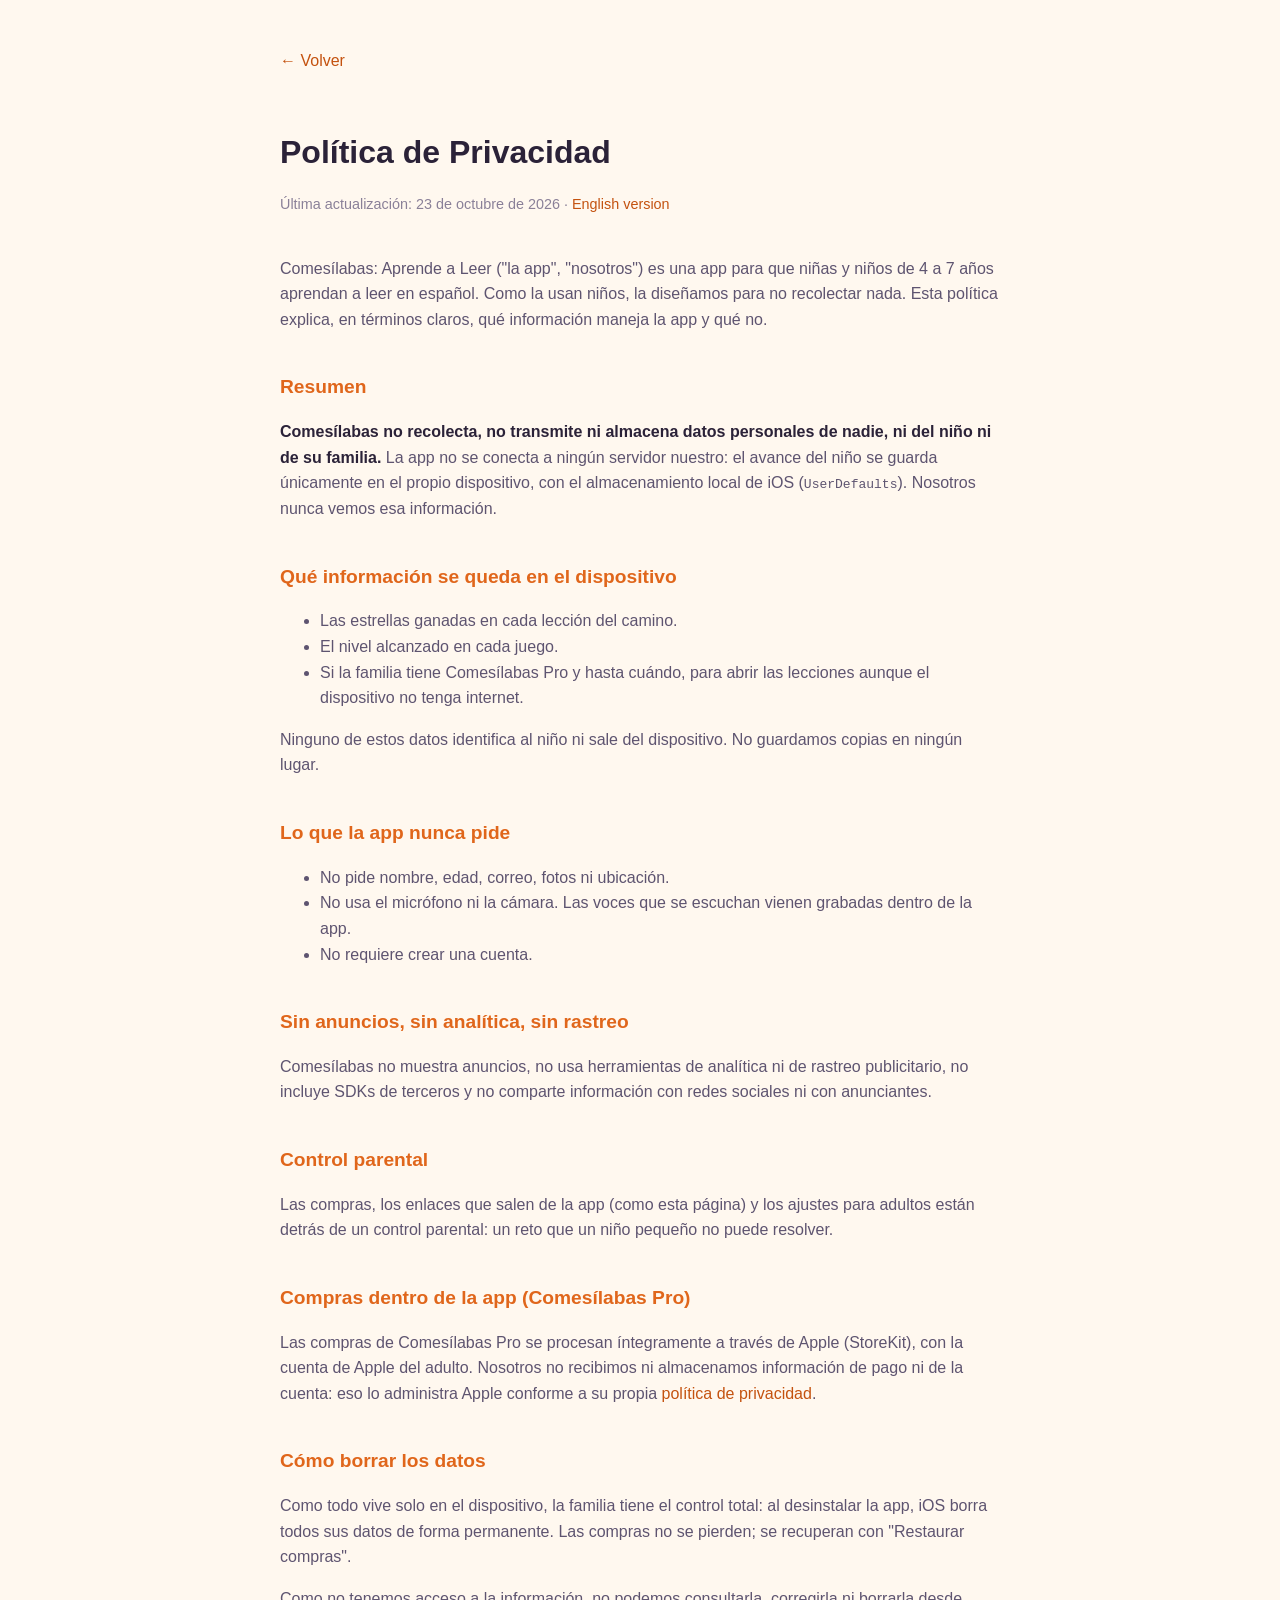
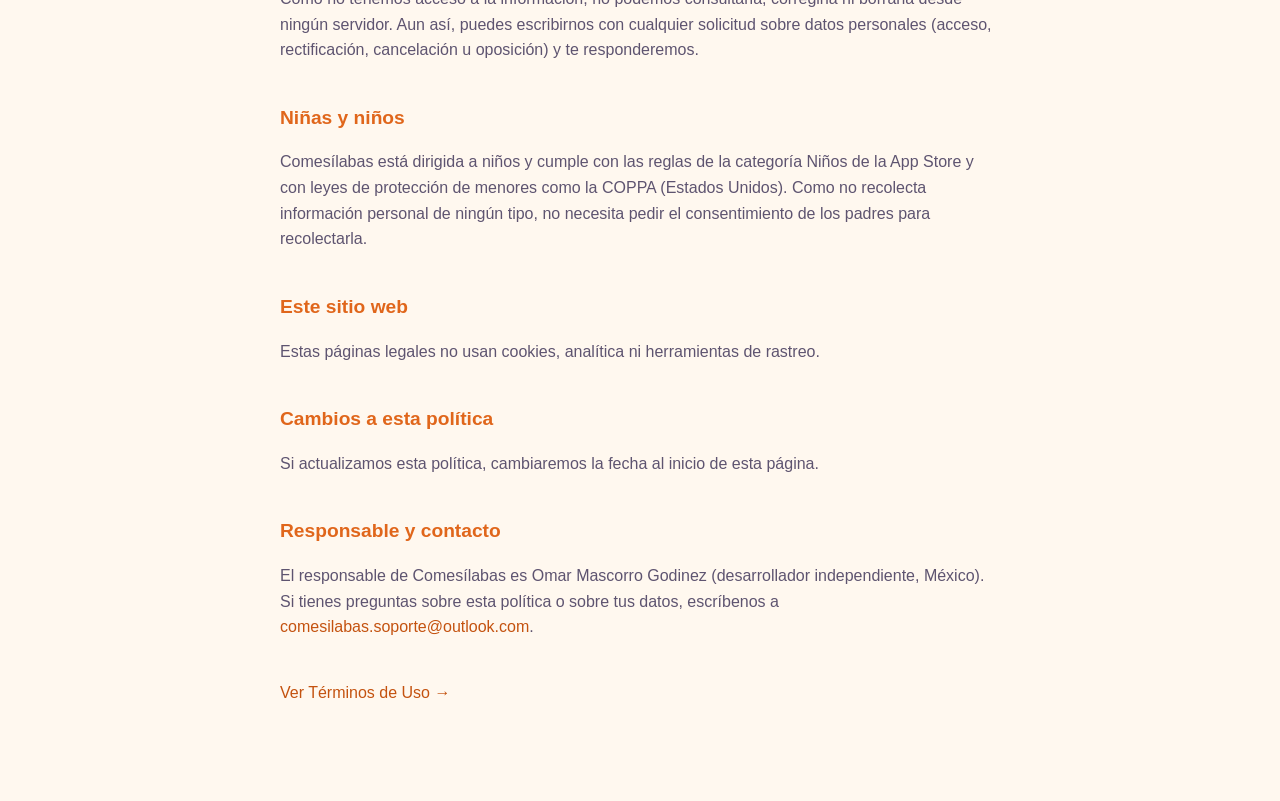
==== privacidad.html @ 0c42a26f "Términos y Privacidad de Comesílabas (español e inglés) Co-Authored-By: Claude Opus 5.5 <noreply@ant" ====
<!DOCTYPE html>
<html lang="es-MX">
<head>
<meta charset="UTF-8">
<meta name="viewport" content="width=device-width, initial-scale=1.0">
<title>Política de Privacidad — Comesílabas</title>
<link rel="stylesheet" href="style.css">
</head>
<body>
<main>
  <a class="back" href="index.html">&larr; Volver</a>
  <h1>Política de Privacidad</h1>
  <p class="updated">Última actualización: 23 de octubre de 2026 · <a href="privacy.html">English version</a></p>

  <p>Comesílabas: Aprende a Leer ("la app", "nosotros") es una app para que niñas y niños de 4 a 7 años aprendan a leer en español. Como la usan niños, la diseñamos para no recolectar nada. Esta política explica, en términos claros, qué información maneja la app y qué no.</p>

  <h2>Resumen</h2>
  <p><strong>Comesílabas no recolecta, no transmite ni almacena datos personales de nadie, ni del niño ni de su familia.</strong> La app no se conecta a ningún servidor nuestro: el avance del niño se guarda únicamente en el propio dispositivo, con el almacenamiento local de iOS (<code>UserDefaults</code>). Nosotros nunca vemos esa información.</p>

  <h2>Qué información se queda en el dispositivo</h2>
  <ul>
    <li>Las estrellas ganadas en cada lección del camino.</li>
    <li>El nivel alcanzado en cada juego.</li>
    <li>Si la familia tiene Comesílabas Pro y hasta cuándo, para abrir las lecciones aunque el dispositivo no tenga internet.</li>
  </ul>
  <p>Ninguno de estos datos identifica al niño ni sale del dispositivo. No guardamos copias en ningún lugar.</p>

  <h2>Lo que la app nunca pide</h2>
  <ul>
    <li>No pide nombre, edad, correo, fotos ni ubicación.</li>
    <li>No usa el micrófono ni la cámara. Las voces que se escuchan vienen grabadas dentro de la app.</li>
    <li>No requiere crear una cuenta.</li>
  </ul>

  <h2>Sin anuncios, sin analítica, sin rastreo</h2>
  <p>Comesílabas no muestra anuncios, no usa herramientas de analítica ni de rastreo publicitario, no incluye SDKs de terceros y no comparte información con redes sociales ni con anunciantes.</p>

  <h2>Control parental</h2>
  <p>Las compras, los enlaces que salen de la app (como esta página) y los ajustes para adultos están detrás de un control parental: un reto que un niño pequeño no puede resolver.</p>

  <h2>Compras dentro de la app (Comesílabas Pro)</h2>
  <p>Las compras de Comesílabas Pro se procesan íntegramente a través de Apple (StoreKit), con la cuenta de Apple del adulto. Nosotros no recibimos ni almacenamos información de pago ni de la cuenta: eso lo administra Apple conforme a su propia <a href="https://www.apple.com/legal/privacy/es-ww/" target="_blank" rel="noopener">política de privacidad</a>.</p>

  <h2>Cómo borrar los datos</h2>
  <p>Como todo vive solo en el dispositivo, la familia tiene el control total: al desinstalar la app, iOS borra todos sus datos de forma permanente. Las compras no se pierden; se recuperan con "Restaurar compras".</p>
  <p>Como no tenemos acceso a la información, no podemos consultarla, corregirla ni borrarla desde ningún servidor. Aun así, puedes escribirnos con cualquier solicitud sobre datos personales (acceso, rectificación, cancelación u oposición) y te responderemos.</p>

  <h2>Niñas y niños</h2>
  <p>Comesílabas está dirigida a niños y cumple con las reglas de la categoría Niños de la App Store y con leyes de protección de menores como la COPPA (Estados Unidos). Como no recolecta información personal de ningún tipo, no necesita pedir el consentimiento de los padres para recolectarla.</p>

  <h2>Este sitio web</h2>
  <p>Estas páginas legales no usan cookies, analítica ni herramientas de rastreo.</p>

  <h2>Cambios a esta política</h2>
  <p>Si actualizamos esta política, cambiaremos la fecha al inicio de esta página.</p>

  <h2>Responsable y contacto</h2>
  <p>El responsable de Comesílabas es Omar Mascorro Godinez (desarrollador independiente, México). Si tienes preguntas sobre esta política o sobre tus datos, escríbenos a <a href="mailto:comesilabas.soporte@outlook.com">comesilabas.soporte@outlook.com</a>.</p>

  <div class="nav-links">
    <a href="terminos.html">Ver Términos de Uso &rarr;</a>
  </div>
</main>
</body>
</html>
---- style.css ----
:root {
  --fondo: #fff8ef;
  --texto: #2b2238;
  --suave: #5e5470;
  --tenue: #8a8098;
  --acento: #e0661b;
  --enlace: #c4520f;
  --linea: rgba(43, 34, 56, 0.12);
  color-scheme: light dark;
}

@media (prefers-color-scheme: dark) {
  :root {
    --fondo: #1d1726;
    --texto: rgba(255, 255, 255, 0.94);
    --suave: rgba(255, 255, 255, 0.74);
    --tenue: rgba(255, 255, 255, 0.5);
    --acento: #ffa45c;
    --enlace: #ffb27a;
    --linea: rgba(255, 255, 255, 0.12);
  }
}

body {
  margin: 0;
  background: var(--fondo);
  color: var(--texto);
  font-family: -apple-system, BlinkMacSystemFont, "Segoe UI", Roboto, sans-serif;
  line-height: 1.6;
}

main {
  max-width: 720px;
  margin: 0 auto;
  padding: 48px 20px 96px;
}

h1 {
  font-size: 2rem;
  font-weight: 800;
  margin-bottom: 4px;
}

h2 {
  font-size: 1.2rem;
  font-weight: 700;
  margin-top: 2.5rem;
  color: var(--acento);
}

p, li {
  color: var(--suave);
}

strong {
  color: var(--texto);
}

.updated {
  color: var(--tenue);
  font-size: 0.9rem;
  margin-bottom: 2.5rem;
}

a {
  color: var(--enlace);
  text-decoration: none;
}

a:hover {
  text-decoration: underline;
}

.back {
  display: inline-block;
  margin-bottom: 2rem;
}

.nav-links {
  display: flex;
  flex-wrap: wrap;
  gap: 24px;
  margin-top: 2.5rem;
}

footer {
  margin-top: 4rem;
  padding-top: 1.5rem;
  border-top: 1px solid var(--linea);
  color: var(--tenue);
  font-size: 0.85rem;
}
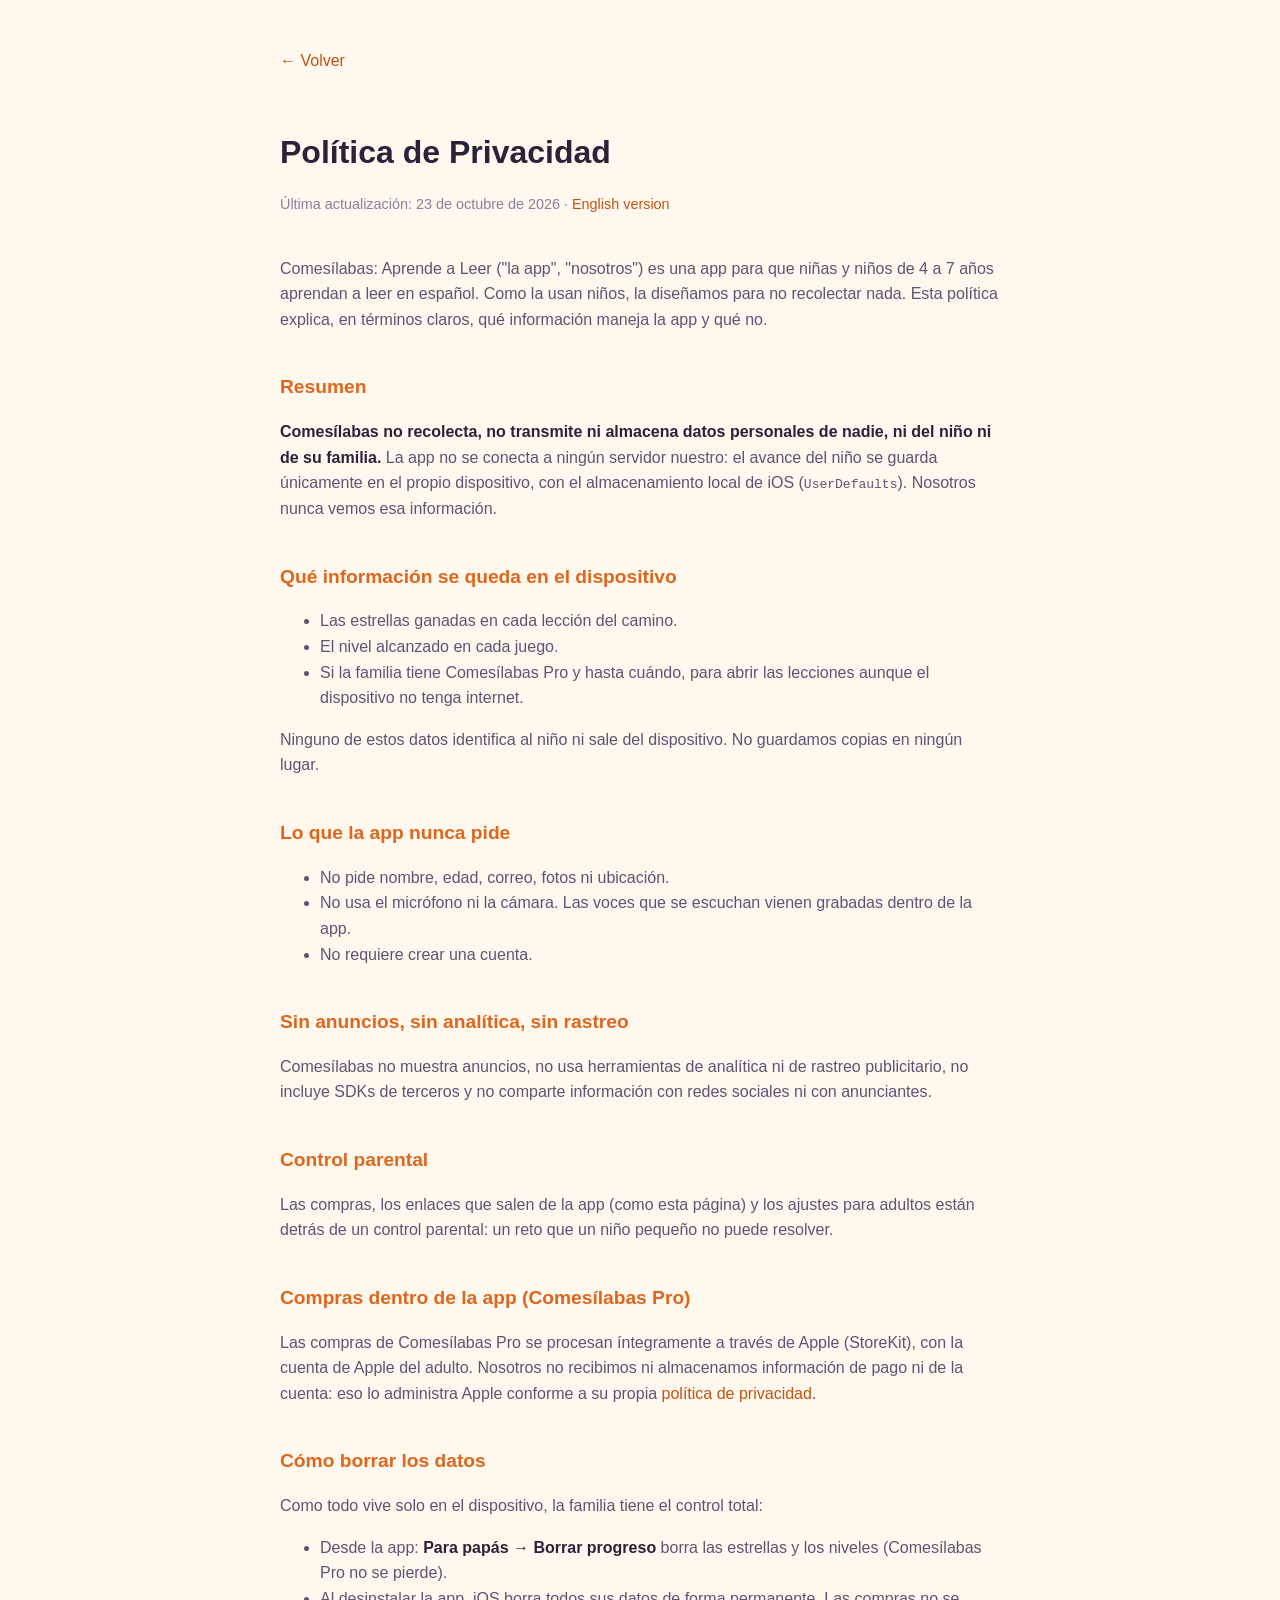
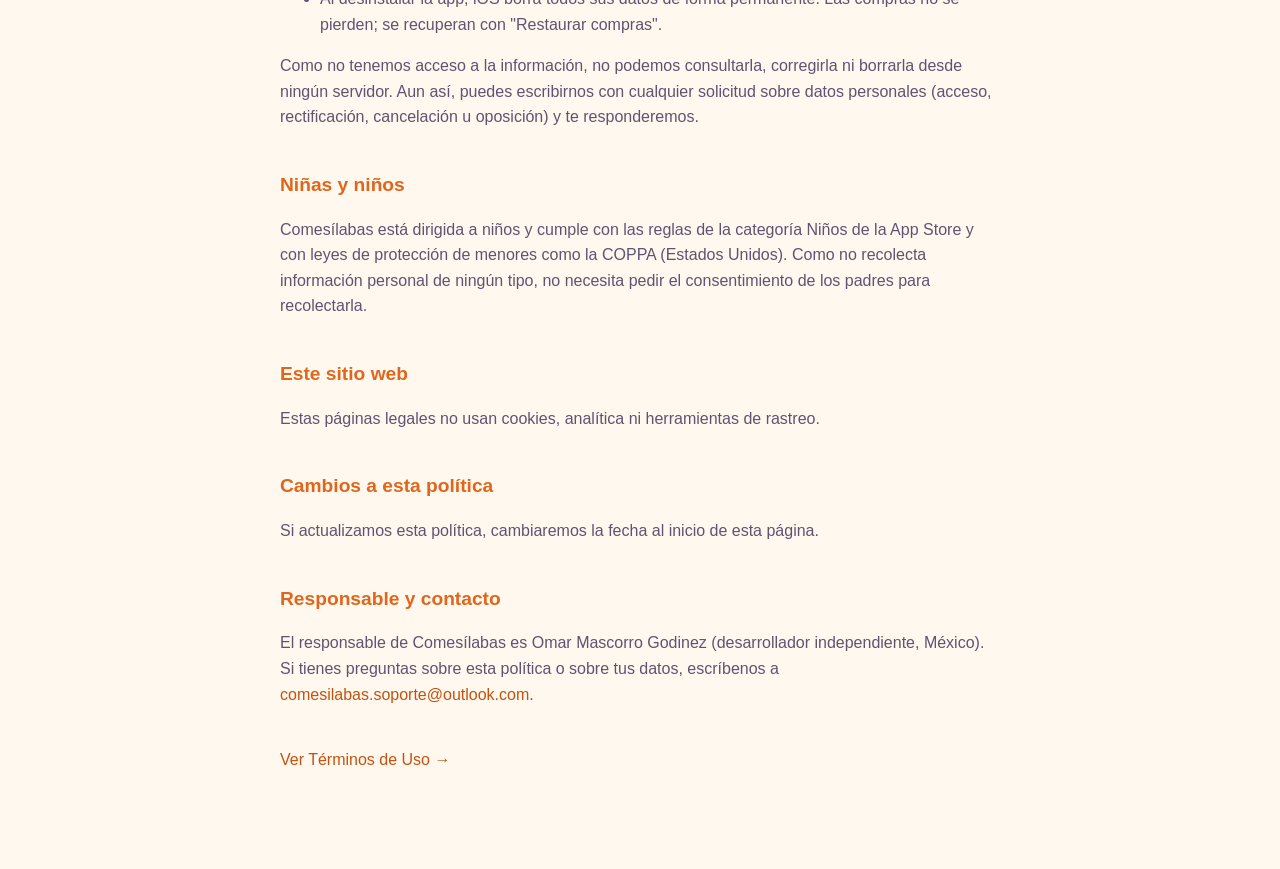
==== commit 04eaaadd: "Privacidad: mencionar Borrar progreso Co-Authored-By: Claude Opus 5.5 <noreply@anthropic.com>" ====
--- a/privacidad.html
+++ b/privacidad.html
@@ -42,7 +42,11 @@
   <p>Las compras de Comesílabas Pro se procesan íntegramente a través de Apple (StoreKit), con la cuenta de Apple del adulto. Nosotros no recibimos ni almacenamos información de pago ni de la cuenta: eso lo administra Apple conforme a su propia <a href="https://www.apple.com/legal/privacy/es-ww/" target="_blank" rel="noopener">política de privacidad</a>.</p>
 
   <h2>Cómo borrar los datos</h2>
-  <p>Como todo vive solo en el dispositivo, la familia tiene el control total: al desinstalar la app, iOS borra todos sus datos de forma permanente. Las compras no se pierden; se recuperan con "Restaurar compras".</p>
+  <p>Como todo vive solo en el dispositivo, la familia tiene el control total:</p>
+  <ul>
+    <li>Desde la app: <strong>Para papás → Borrar progreso</strong> borra las estrellas y los niveles (Comesílabas Pro no se pierde).</li>
+    <li>Al desinstalar la app, iOS borra todos sus datos de forma permanente. Las compras no se pierden; se recuperan con "Restaurar compras".</li>
+  </ul>
   <p>Como no tenemos acceso a la información, no podemos consultarla, corregirla ni borrarla desde ningún servidor. Aun así, puedes escribirnos con cualquier solicitud sobre datos personales (acceso, rectificación, cancelación u oposición) y te responderemos.</p>
 
   <h2>Niñas y niños</h2>
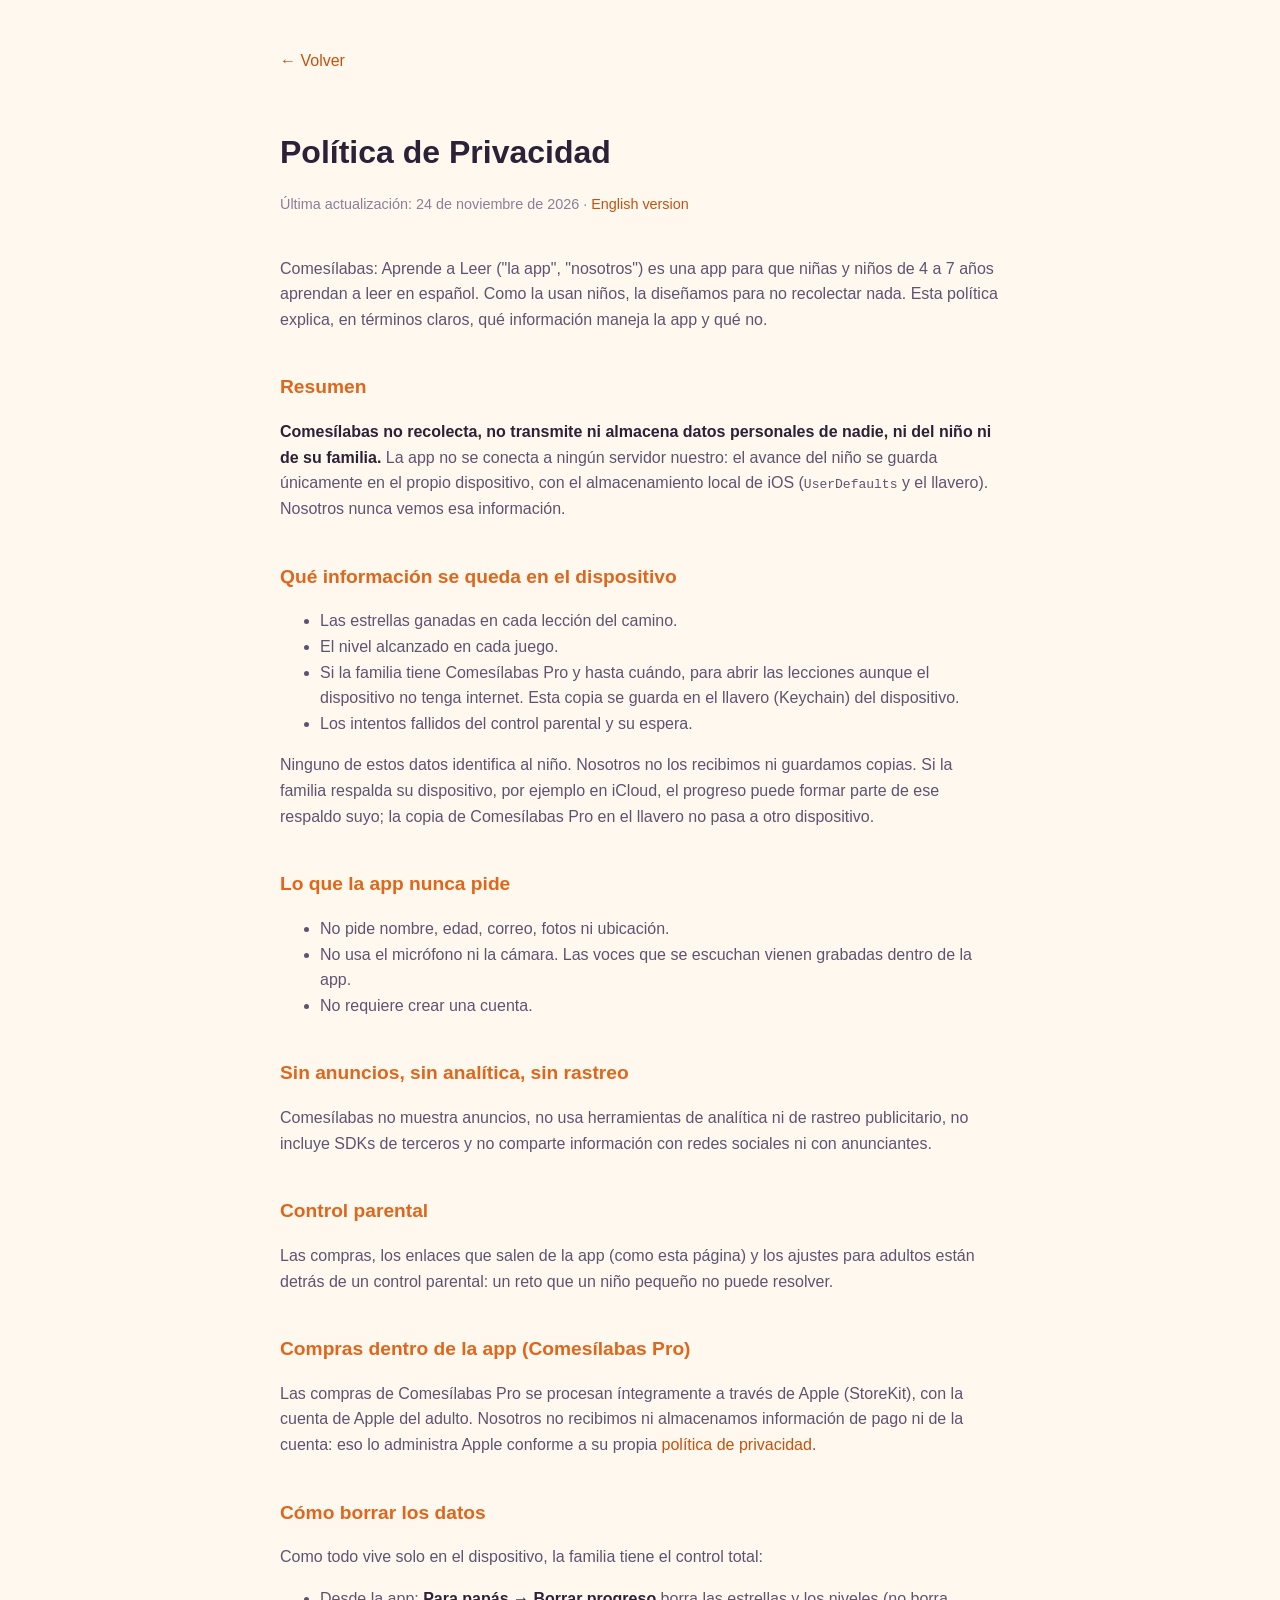
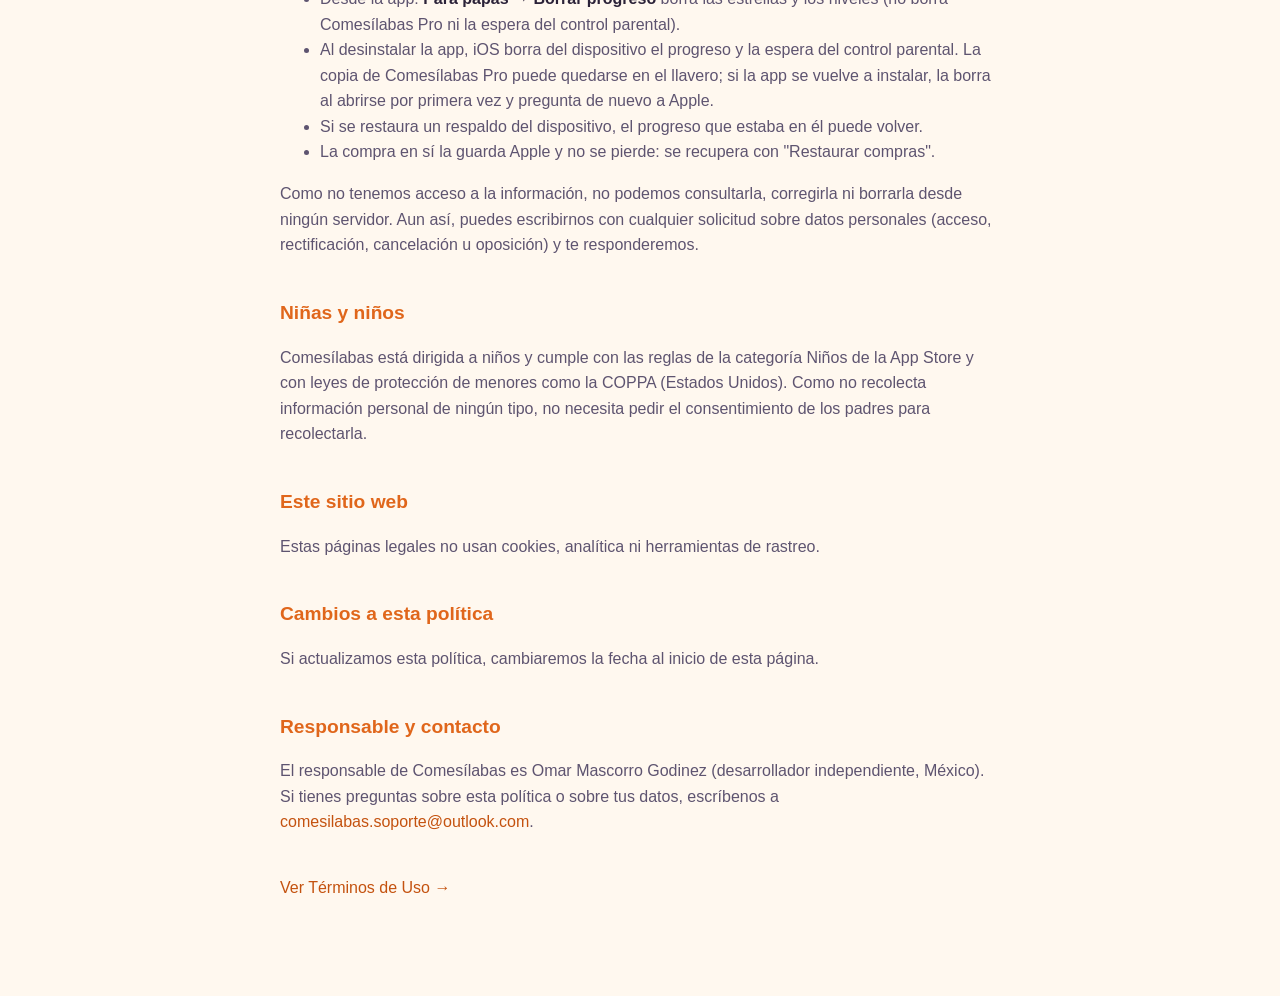
==== commit a92d2a0e: "Privacidad: llavero, respaldos y qué se borra al desinstalar (1.0.1) Co-Authored-By: Claude Opus 5.5" ====
--- a/privacidad.html
+++ b/privacidad.html
@@ -10,20 +10,21 @@
 <main>
   <a class="back" href="index.html">&larr; Volver</a>
   <h1>Política de Privacidad</h1>
-  <p class="updated">Última actualización: 23 de octubre de 2026 · <a href="privacy.html">English version</a></p>
+  <p class="updated">Última actualización: 24 de noviembre de 2026 · <a href="privacy.html">English version</a></p>
 
   <p>Comesílabas: Aprende a Leer ("la app", "nosotros") es una app para que niñas y niños de 4 a 7 años aprendan a leer en español. Como la usan niños, la diseñamos para no recolectar nada. Esta política explica, en términos claros, qué información maneja la app y qué no.</p>
 
   <h2>Resumen</h2>
-  <p><strong>Comesílabas no recolecta, no transmite ni almacena datos personales de nadie, ni del niño ni de su familia.</strong> La app no se conecta a ningún servidor nuestro: el avance del niño se guarda únicamente en el propio dispositivo, con el almacenamiento local de iOS (<code>UserDefaults</code>). Nosotros nunca vemos esa información.</p>
+  <p><strong>Comesílabas no recolecta, no transmite ni almacena datos personales de nadie, ni del niño ni de su familia.</strong> La app no se conecta a ningún servidor nuestro: el avance del niño se guarda únicamente en el propio dispositivo, con el almacenamiento local de iOS (<code>UserDefaults</code> y el llavero). Nosotros nunca vemos esa información.</p>
 
   <h2>Qué información se queda en el dispositivo</h2>
   <ul>
     <li>Las estrellas ganadas en cada lección del camino.</li>
     <li>El nivel alcanzado en cada juego.</li>
-    <li>Si la familia tiene Comesílabas Pro y hasta cuándo, para abrir las lecciones aunque el dispositivo no tenga internet.</li>
+    <li>Si la familia tiene Comesílabas Pro y hasta cuándo, para abrir las lecciones aunque el dispositivo no tenga internet. Esta copia se guarda en el llavero (Keychain) del dispositivo.</li>
+    <li>Los intentos fallidos del control parental y su espera.</li>
   </ul>
-  <p>Ninguno de estos datos identifica al niño ni sale del dispositivo. No guardamos copias en ningún lugar.</p>
+  <p>Ninguno de estos datos identifica al niño. Nosotros no los recibimos ni guardamos copias. Si la familia respalda su dispositivo, por ejemplo en iCloud, el progreso puede formar parte de ese respaldo suyo; la copia de Comesílabas Pro en el llavero no pasa a otro dispositivo.</p>
 
   <h2>Lo que la app nunca pide</h2>
   <ul>
@@ -44,8 +45,10 @@
   <h2>Cómo borrar los datos</h2>
   <p>Como todo vive solo en el dispositivo, la familia tiene el control total:</p>
   <ul>
-    <li>Desde la app: <strong>Para papás → Borrar progreso</strong> borra las estrellas y los niveles (Comesílabas Pro no se pierde).</li>
-    <li>Al desinstalar la app, iOS borra todos sus datos de forma permanente. Las compras no se pierden; se recuperan con "Restaurar compras".</li>
+    <li>Desde la app: <strong>Para papás → Borrar progreso</strong> borra las estrellas y los niveles (no borra Comesílabas Pro ni la espera del control parental).</li>
+    <li>Al desinstalar la app, iOS borra del dispositivo el progreso y la espera del control parental. La copia de Comesílabas Pro puede quedarse en el llavero; si la app se vuelve a instalar, la borra al abrirse por primera vez y pregunta de nuevo a Apple.</li>
+    <li>Si se restaura un respaldo del dispositivo, el progreso que estaba en él puede volver.</li>
+    <li>La compra en sí la guarda Apple y no se pierde: se recupera con "Restaurar compras".</li>
   </ul>
   <p>Como no tenemos acceso a la información, no podemos consultarla, corregirla ni borrarla desde ningún servidor. Aun así, puedes escribirnos con cualquier solicitud sobre datos personales (acceso, rectificación, cancelación u oposición) y te responderemos.</p>
 
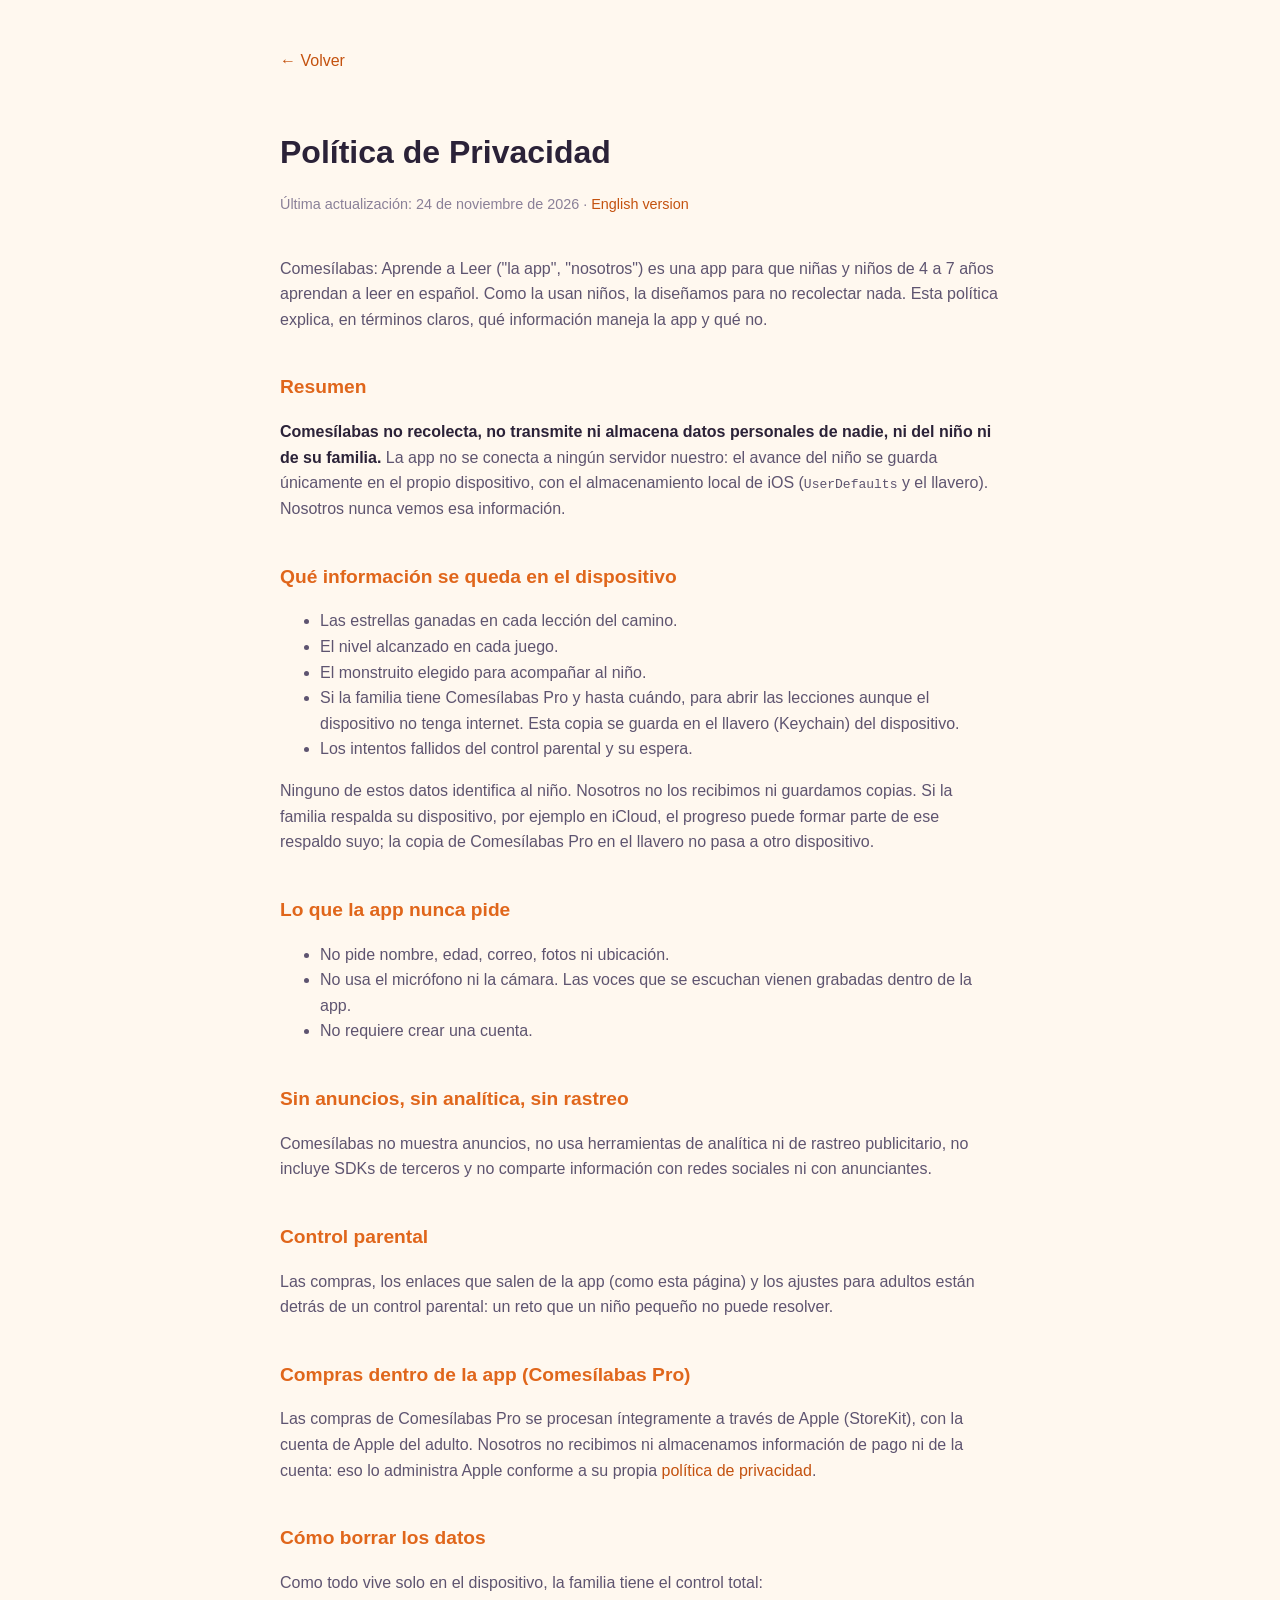
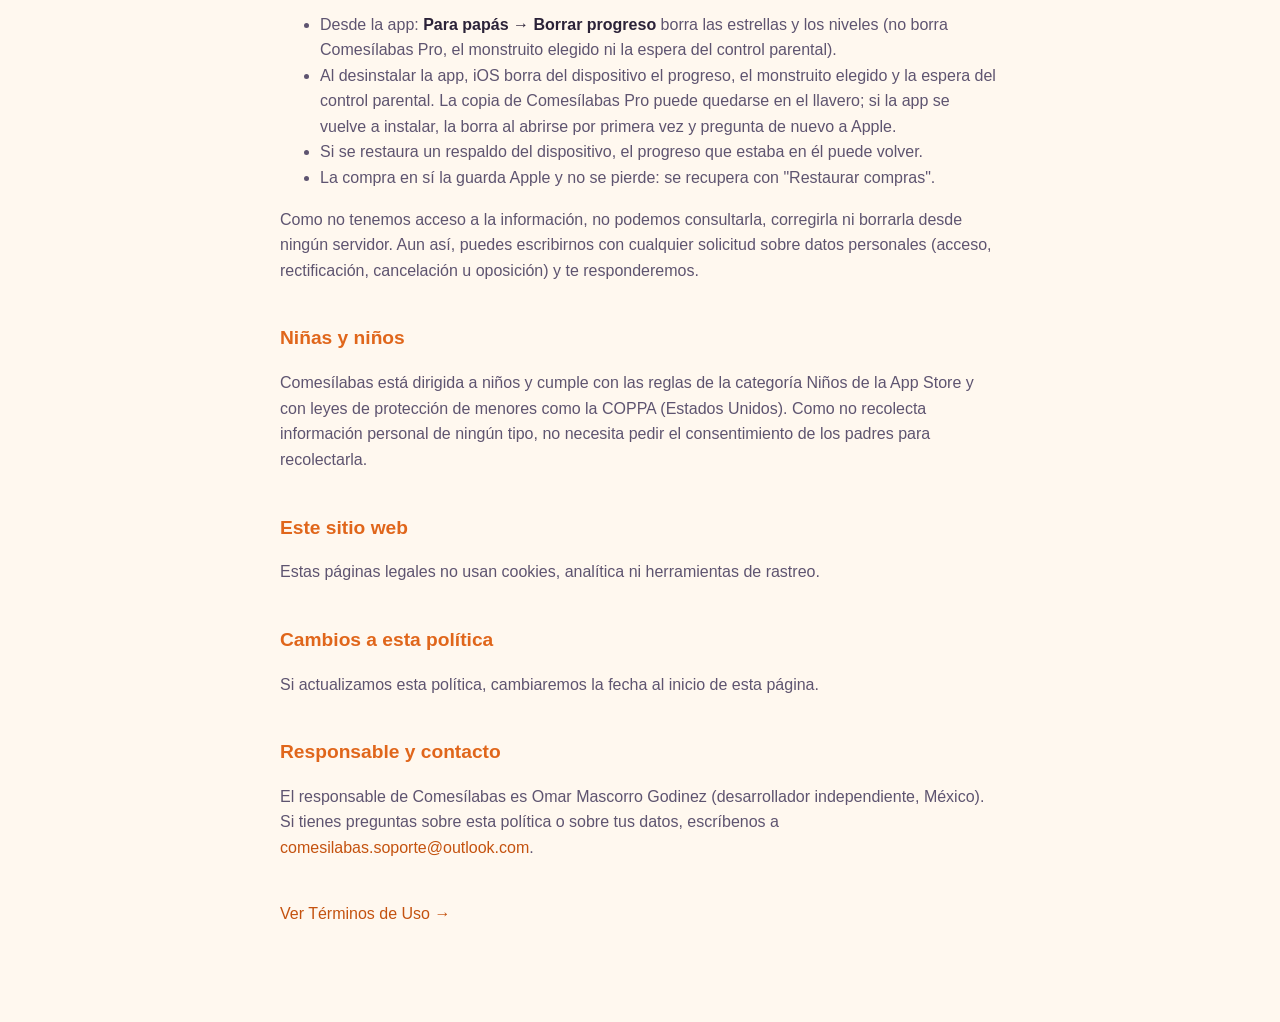
==== commit 7e934002: "1.1: monstruito elegido (Privacidad) y amigos con Pro (Términos) Co-Authored-By: Claude Opus 5.5 <no" ====
--- a/privacidad.html
+++ b/privacidad.html
@@ -21,6 +21,7 @@
   <ul>
     <li>Las estrellas ganadas en cada lección del camino.</li>
     <li>El nivel alcanzado en cada juego.</li>
+    <li>El monstruito elegido para acompañar al niño.</li>
     <li>Si la familia tiene Comesílabas Pro y hasta cuándo, para abrir las lecciones aunque el dispositivo no tenga internet. Esta copia se guarda en el llavero (Keychain) del dispositivo.</li>
     <li>Los intentos fallidos del control parental y su espera.</li>
   </ul>
@@ -45,8 +46,8 @@
   <h2>Cómo borrar los datos</h2>
   <p>Como todo vive solo en el dispositivo, la familia tiene el control total:</p>
   <ul>
-    <li>Desde la app: <strong>Para papás → Borrar progreso</strong> borra las estrellas y los niveles (no borra Comesílabas Pro ni la espera del control parental).</li>
-    <li>Al desinstalar la app, iOS borra del dispositivo el progreso y la espera del control parental. La copia de Comesílabas Pro puede quedarse en el llavero; si la app se vuelve a instalar, la borra al abrirse por primera vez y pregunta de nuevo a Apple.</li>
+    <li>Desde la app: <strong>Para papás → Borrar progreso</strong> borra las estrellas y los niveles (no borra Comesílabas Pro, el monstruito elegido ni la espera del control parental).</li>
+    <li>Al desinstalar la app, iOS borra del dispositivo el progreso, el monstruito elegido y la espera del control parental. La copia de Comesílabas Pro puede quedarse en el llavero; si la app se vuelve a instalar, la borra al abrirse por primera vez y pregunta de nuevo a Apple.</li>
     <li>Si se restaura un respaldo del dispositivo, el progreso que estaba en él puede volver.</li>
     <li>La compra en sí la guarda Apple y no se pierde: se recupera con "Restaurar compras".</li>
   </ul>
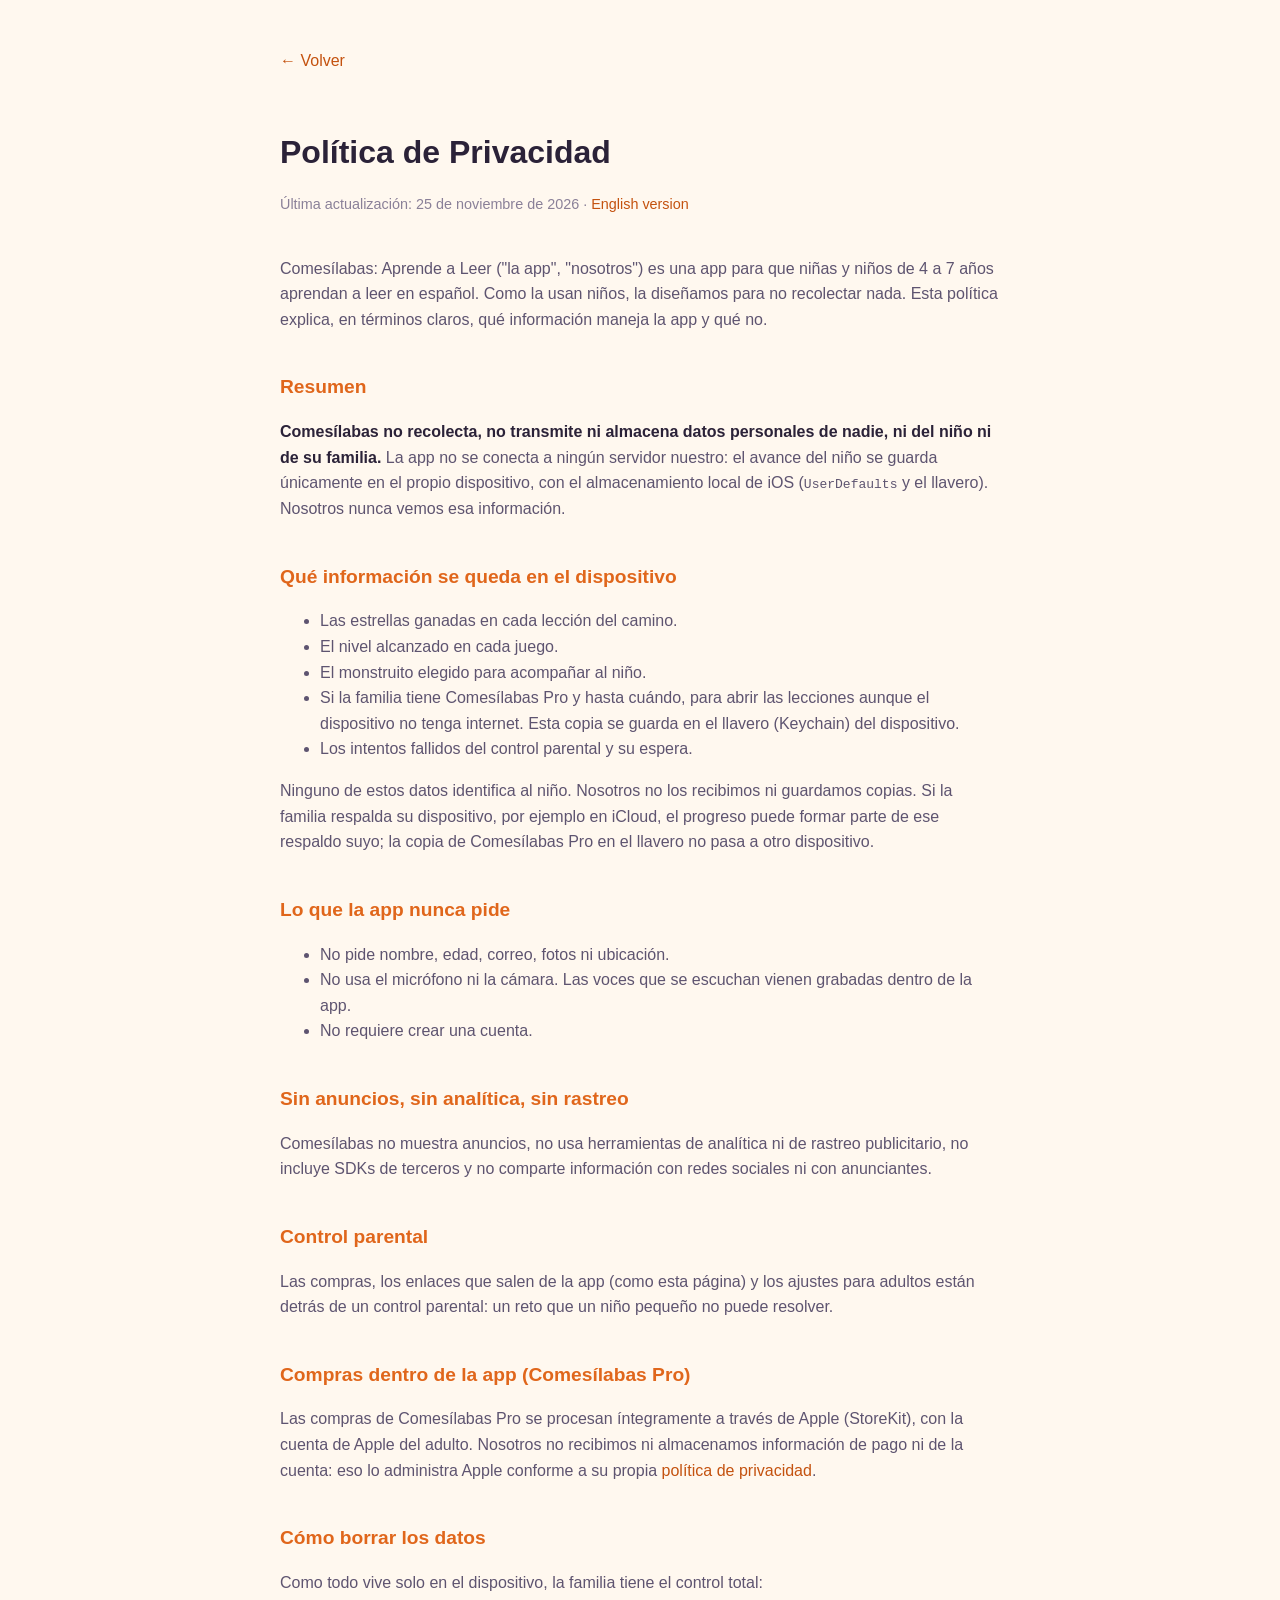
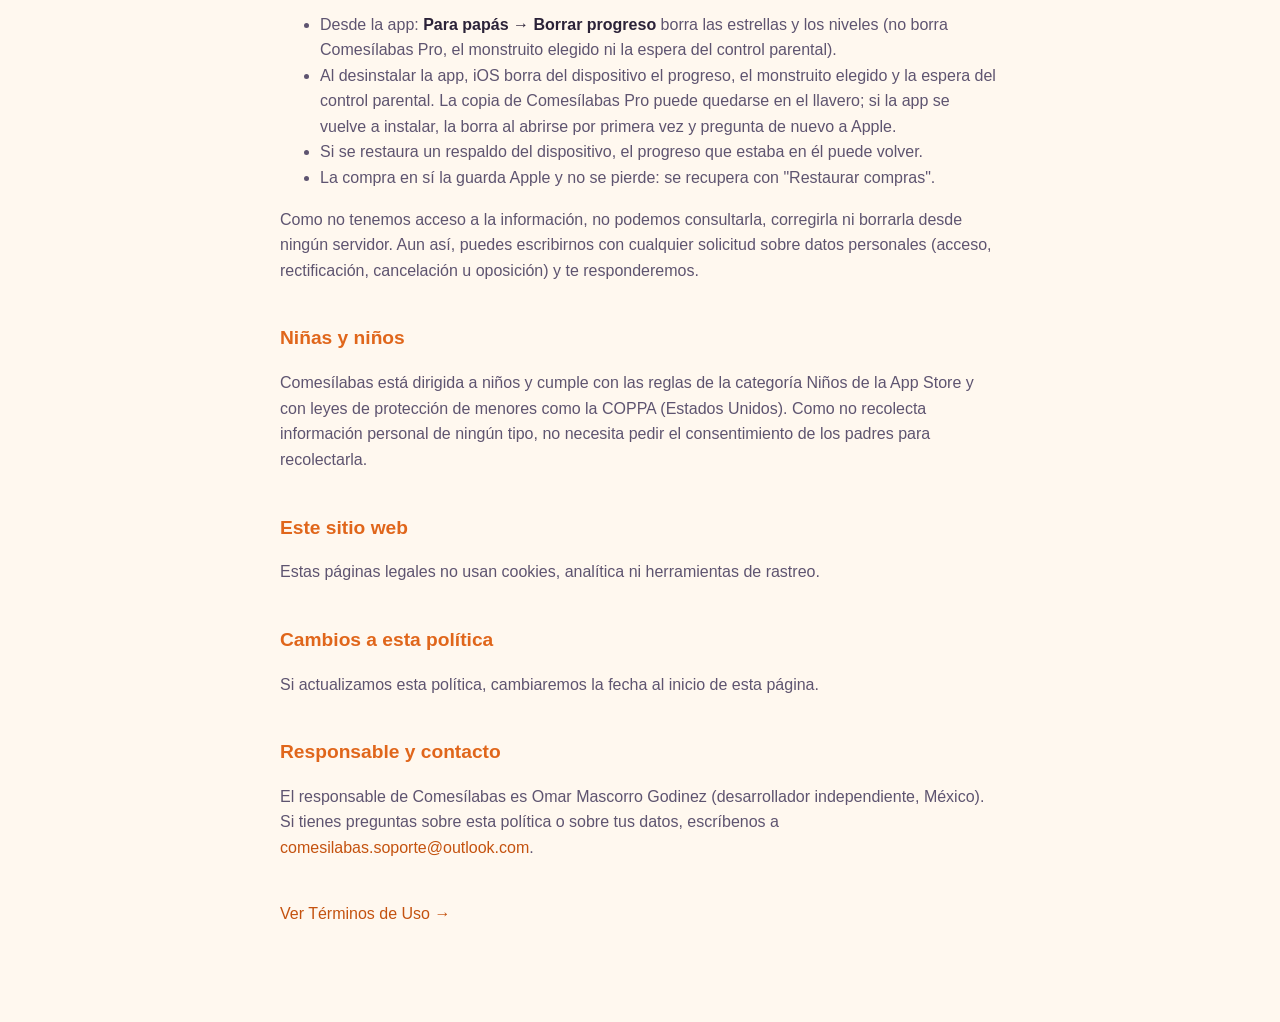
==== commit d2de1168: "Fecha de actualización: 25 de noviembre de 2026 Co-Authored-By: Claude Opus 5.5 <noreply@anthropic.c" ====
--- a/privacidad.html
+++ b/privacidad.html
@@ -10,7 +10,7 @@
 <main>
   <a class="back" href="index.html">&larr; Volver</a>
   <h1>Política de Privacidad</h1>
-  <p class="updated">Última actualización: 24 de noviembre de 2026 · <a href="privacy.html">English version</a></p>
+  <p class="updated">Última actualización: 25 de noviembre de 2026 · <a href="privacy.html">English version</a></p>
 
   <p>Comesílabas: Aprende a Leer ("la app", "nosotros") es una app para que niñas y niños de 4 a 7 años aprendan a leer en español. Como la usan niños, la diseñamos para no recolectar nada. Esta política explica, en términos claros, qué información maneja la app y qué no.</p>
 
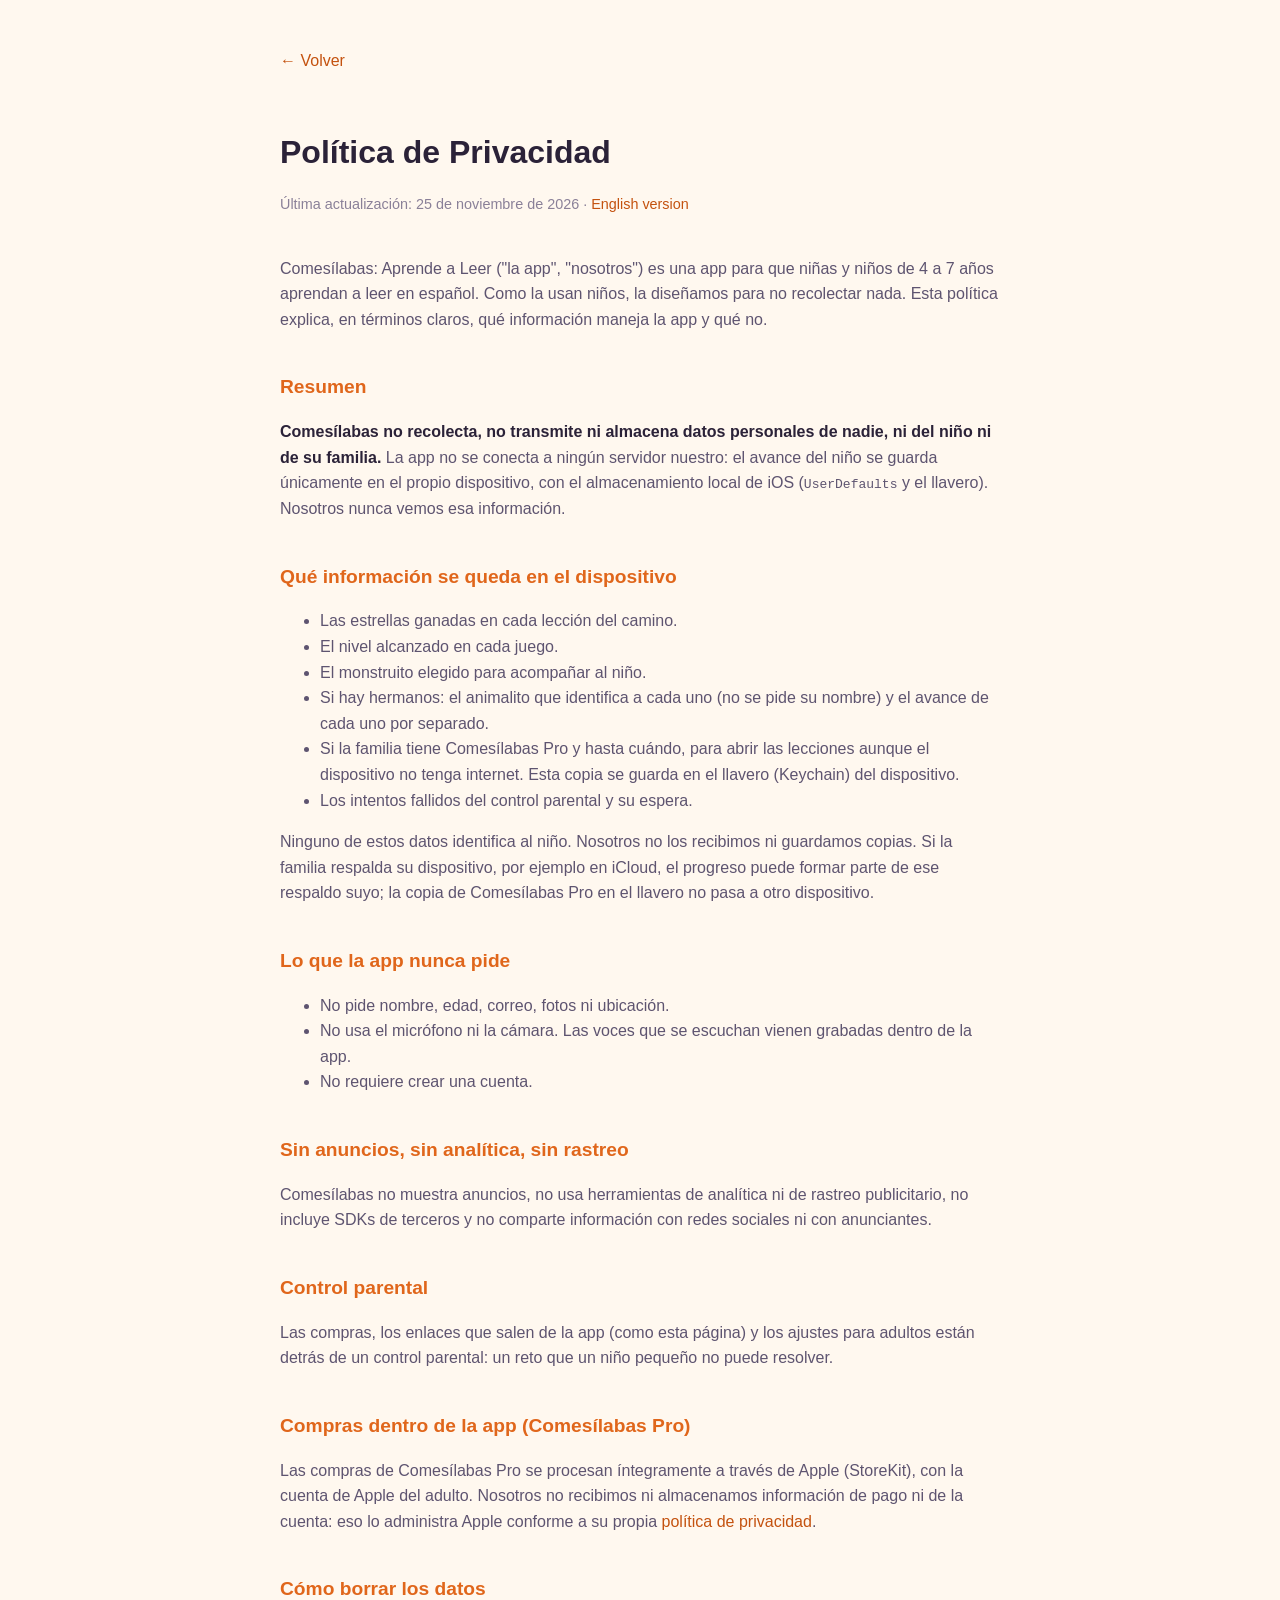
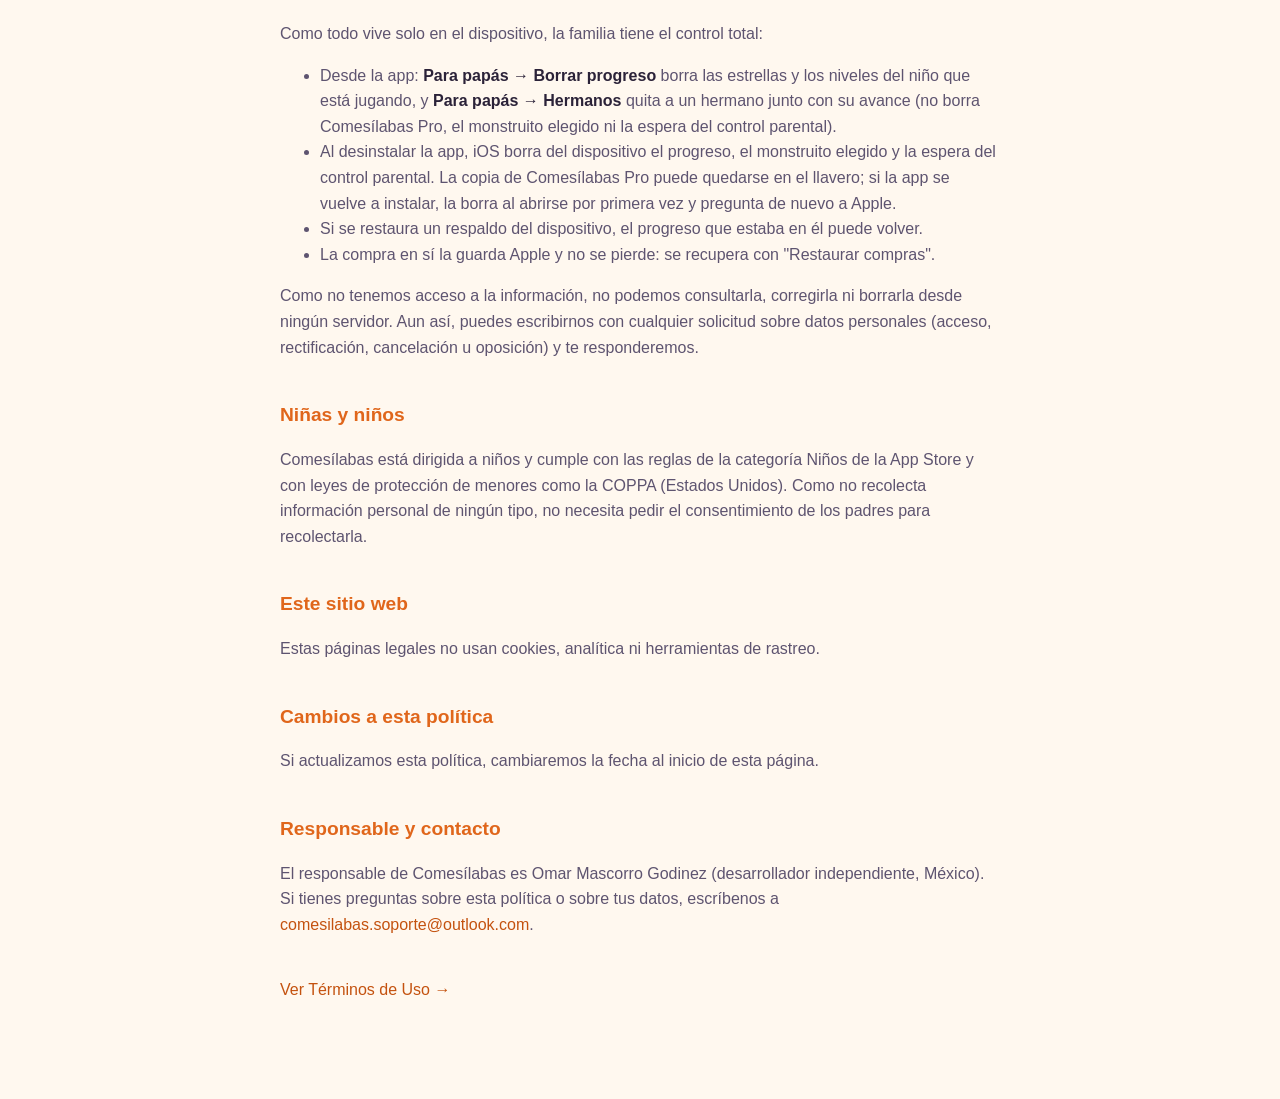
==== commit 2d1330b6: "Perfiles de hermanos (Privacidad y Términos) Co-Authored-By: Claude Opus 5.5 <noreply@anthropic.com>" ====
--- a/privacidad.html
+++ b/privacidad.html
@@ -22,6 +22,7 @@
     <li>Las estrellas ganadas en cada lección del camino.</li>
     <li>El nivel alcanzado en cada juego.</li>
     <li>El monstruito elegido para acompañar al niño.</li>
+    <li>Si hay hermanos: el animalito que identifica a cada uno (no se pide su nombre) y el avance de cada uno por separado.</li>
     <li>Si la familia tiene Comesílabas Pro y hasta cuándo, para abrir las lecciones aunque el dispositivo no tenga internet. Esta copia se guarda en el llavero (Keychain) del dispositivo.</li>
     <li>Los intentos fallidos del control parental y su espera.</li>
   </ul>
@@ -46,7 +47,7 @@
   <h2>Cómo borrar los datos</h2>
   <p>Como todo vive solo en el dispositivo, la familia tiene el control total:</p>
   <ul>
-    <li>Desde la app: <strong>Para papás → Borrar progreso</strong> borra las estrellas y los niveles (no borra Comesílabas Pro, el monstruito elegido ni la espera del control parental).</li>
+    <li>Desde la app: <strong>Para papás → Borrar progreso</strong> borra las estrellas y los niveles del niño que está jugando, y <strong>Para papás → Hermanos</strong> quita a un hermano junto con su avance (no borra Comesílabas Pro, el monstruito elegido ni la espera del control parental).</li>
     <li>Al desinstalar la app, iOS borra del dispositivo el progreso, el monstruito elegido y la espera del control parental. La copia de Comesílabas Pro puede quedarse en el llavero; si la app se vuelve a instalar, la borra al abrirse por primera vez y pregunta de nuevo a Apple.</li>
     <li>Si se restaura un respaldo del dispositivo, el progreso que estaba en él puede volver.</li>
     <li>La compra en sí la guarda Apple y no se pierde: se recupera con "Restaurar compras".</li>
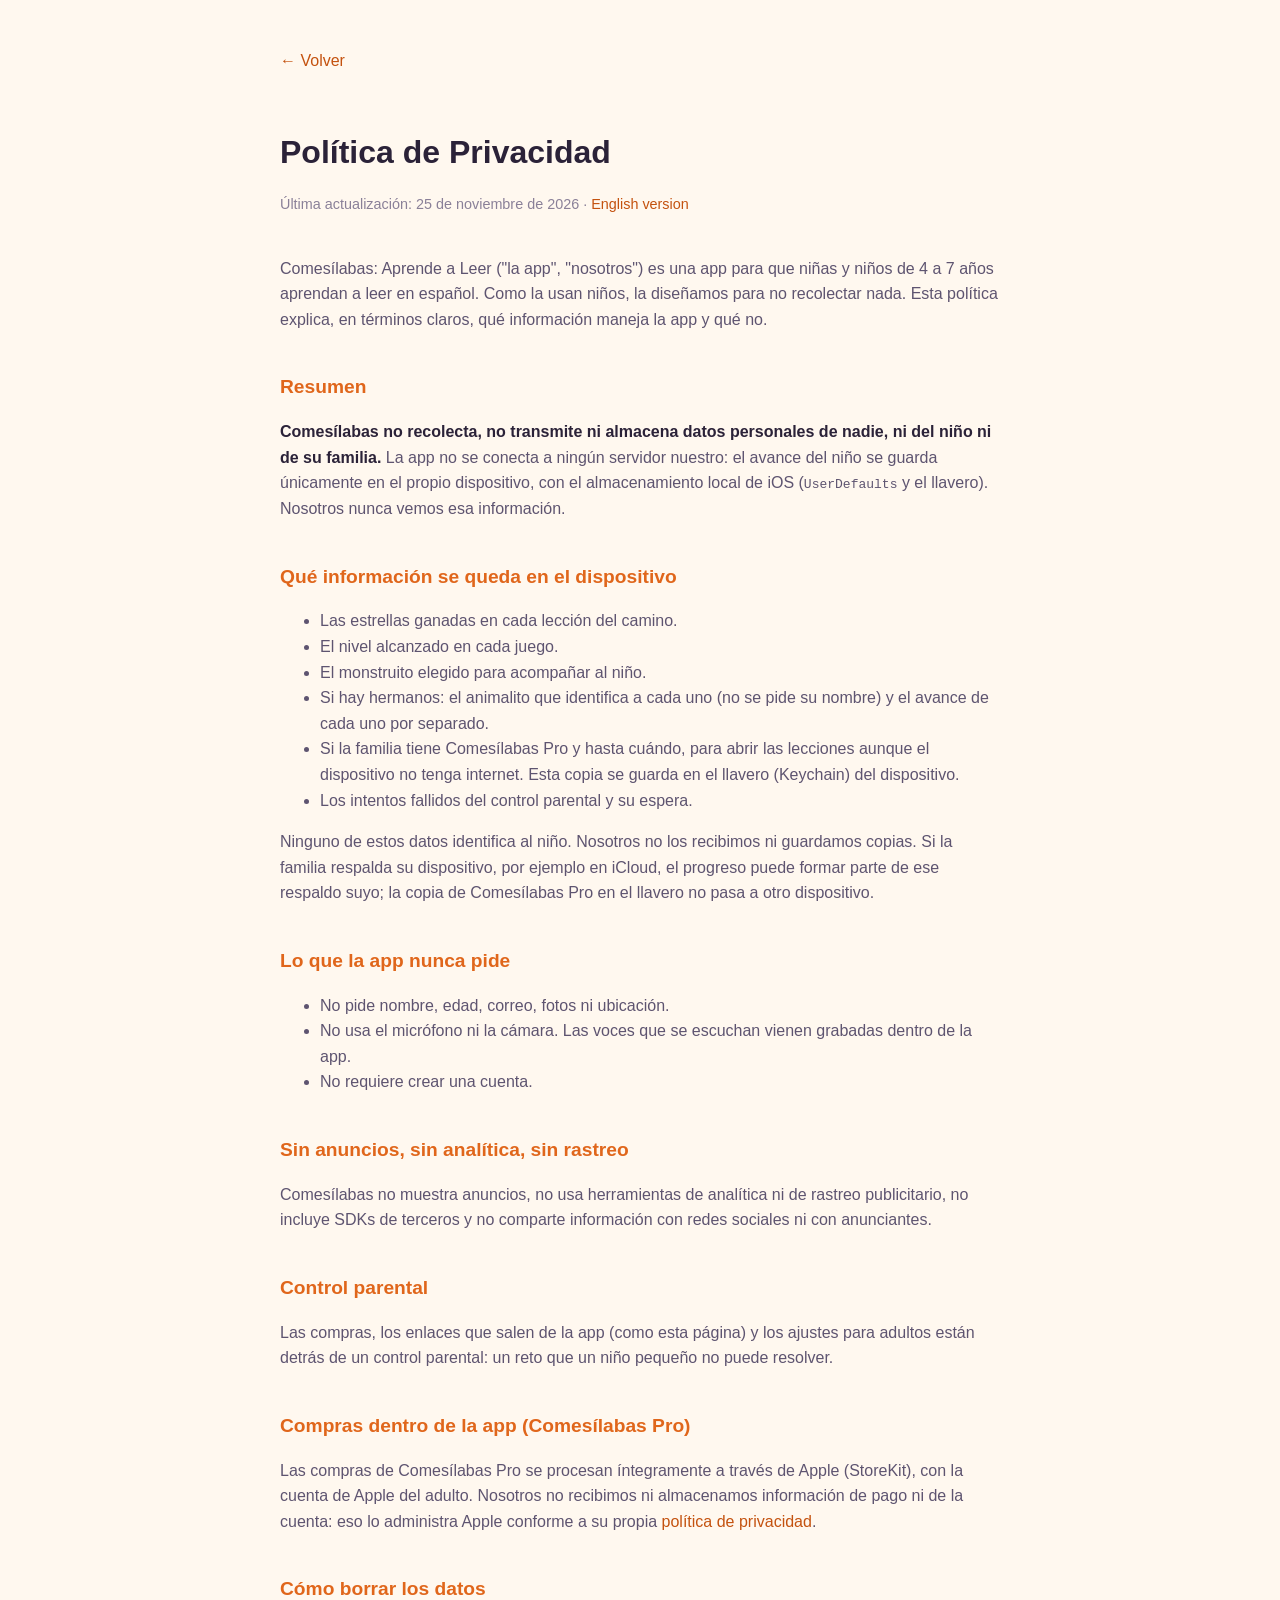
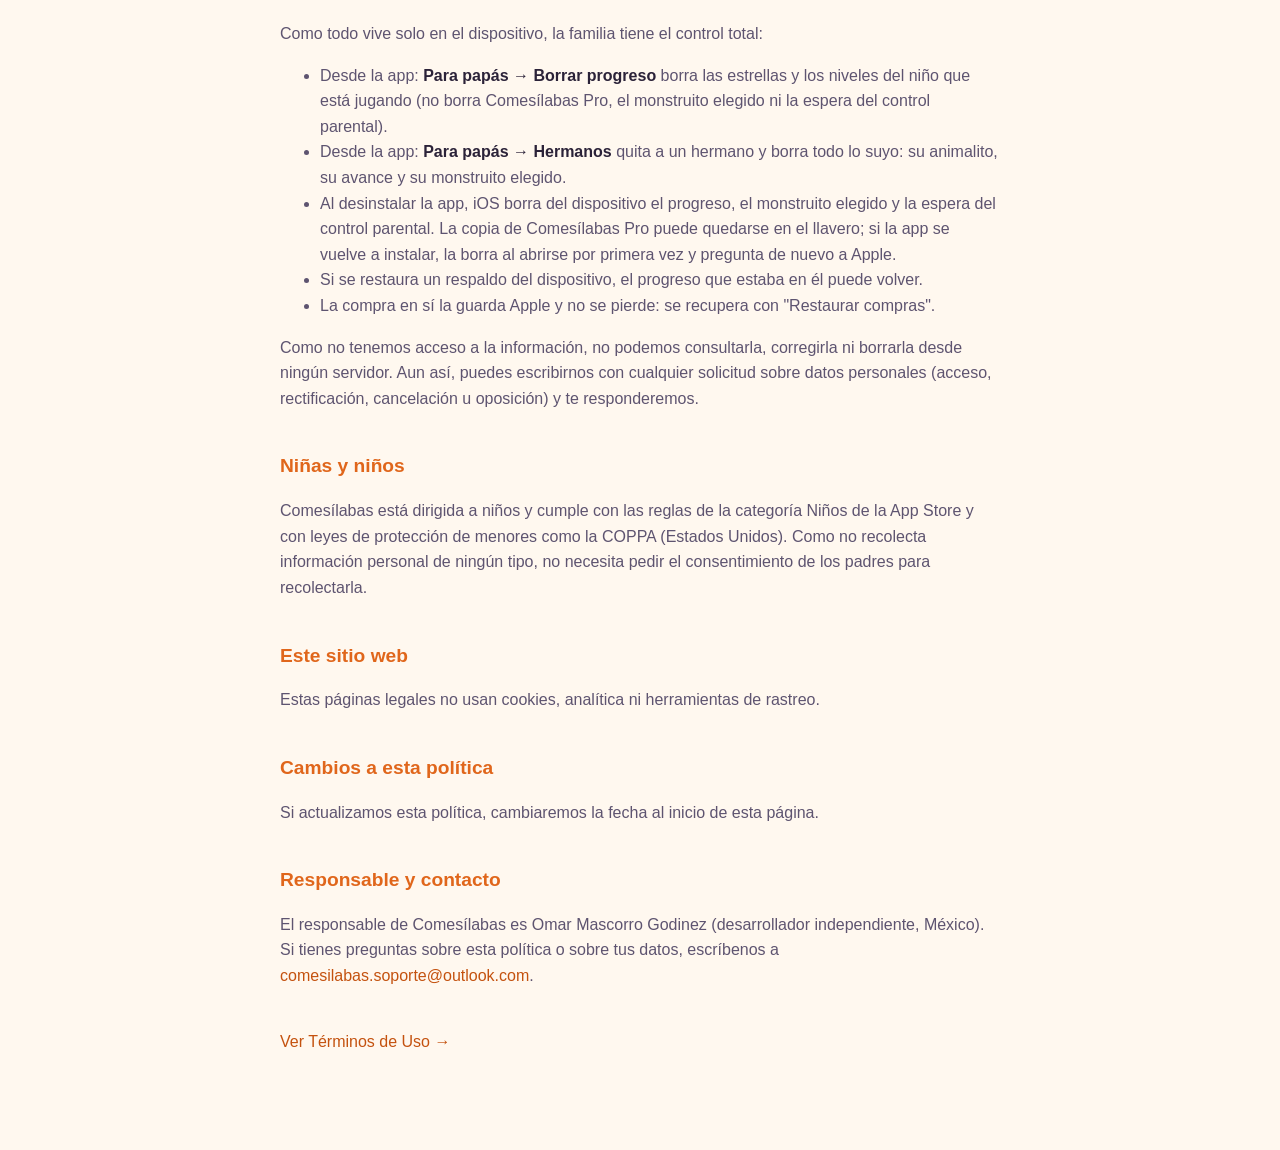
==== commit b597885a: "Privacidad: quitar a un hermano, en su propio renglón Co-Authored-By: Claude Opus 5.5 <noreply@anthr" ====
--- a/privacidad.html
+++ b/privacidad.html
@@ -47,7 +47,8 @@
   <h2>Cómo borrar los datos</h2>
   <p>Como todo vive solo en el dispositivo, la familia tiene el control total:</p>
   <ul>
-    <li>Desde la app: <strong>Para papás → Borrar progreso</strong> borra las estrellas y los niveles del niño que está jugando, y <strong>Para papás → Hermanos</strong> quita a un hermano junto con su avance (no borra Comesílabas Pro, el monstruito elegido ni la espera del control parental).</li>
+    <li>Desde la app: <strong>Para papás → Borrar progreso</strong> borra las estrellas y los niveles del niño que está jugando (no borra Comesílabas Pro, el monstruito elegido ni la espera del control parental).</li>
+    <li>Desde la app: <strong>Para papás → Hermanos</strong> quita a un hermano y borra todo lo suyo: su animalito, su avance y su monstruito elegido.</li>
     <li>Al desinstalar la app, iOS borra del dispositivo el progreso, el monstruito elegido y la espera del control parental. La copia de Comesílabas Pro puede quedarse en el llavero; si la app se vuelve a instalar, la borra al abrirse por primera vez y pregunta de nuevo a Apple.</li>
     <li>Si se restaura un respaldo del dispositivo, el progreso que estaba en él puede volver.</li>
     <li>La compra en sí la guarda Apple y no se pierde: se recupera con "Restaurar compras".</li>
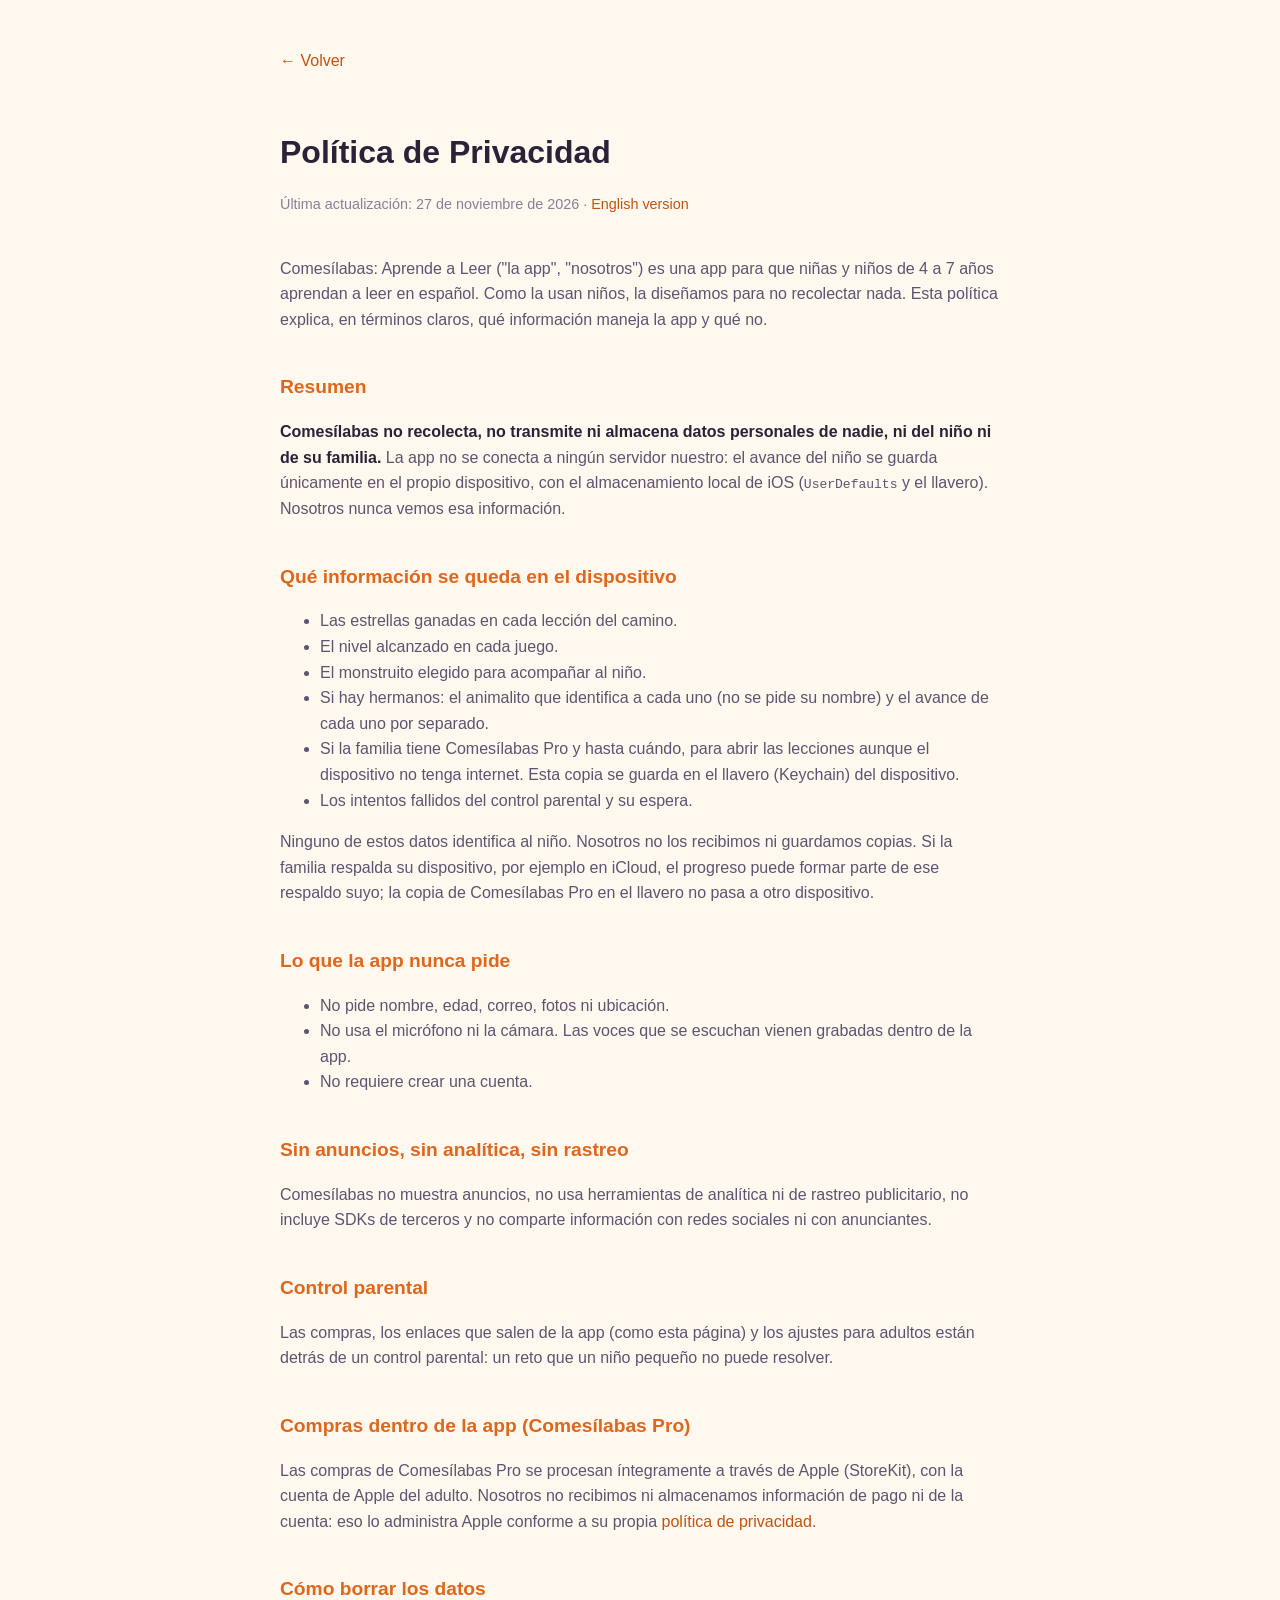
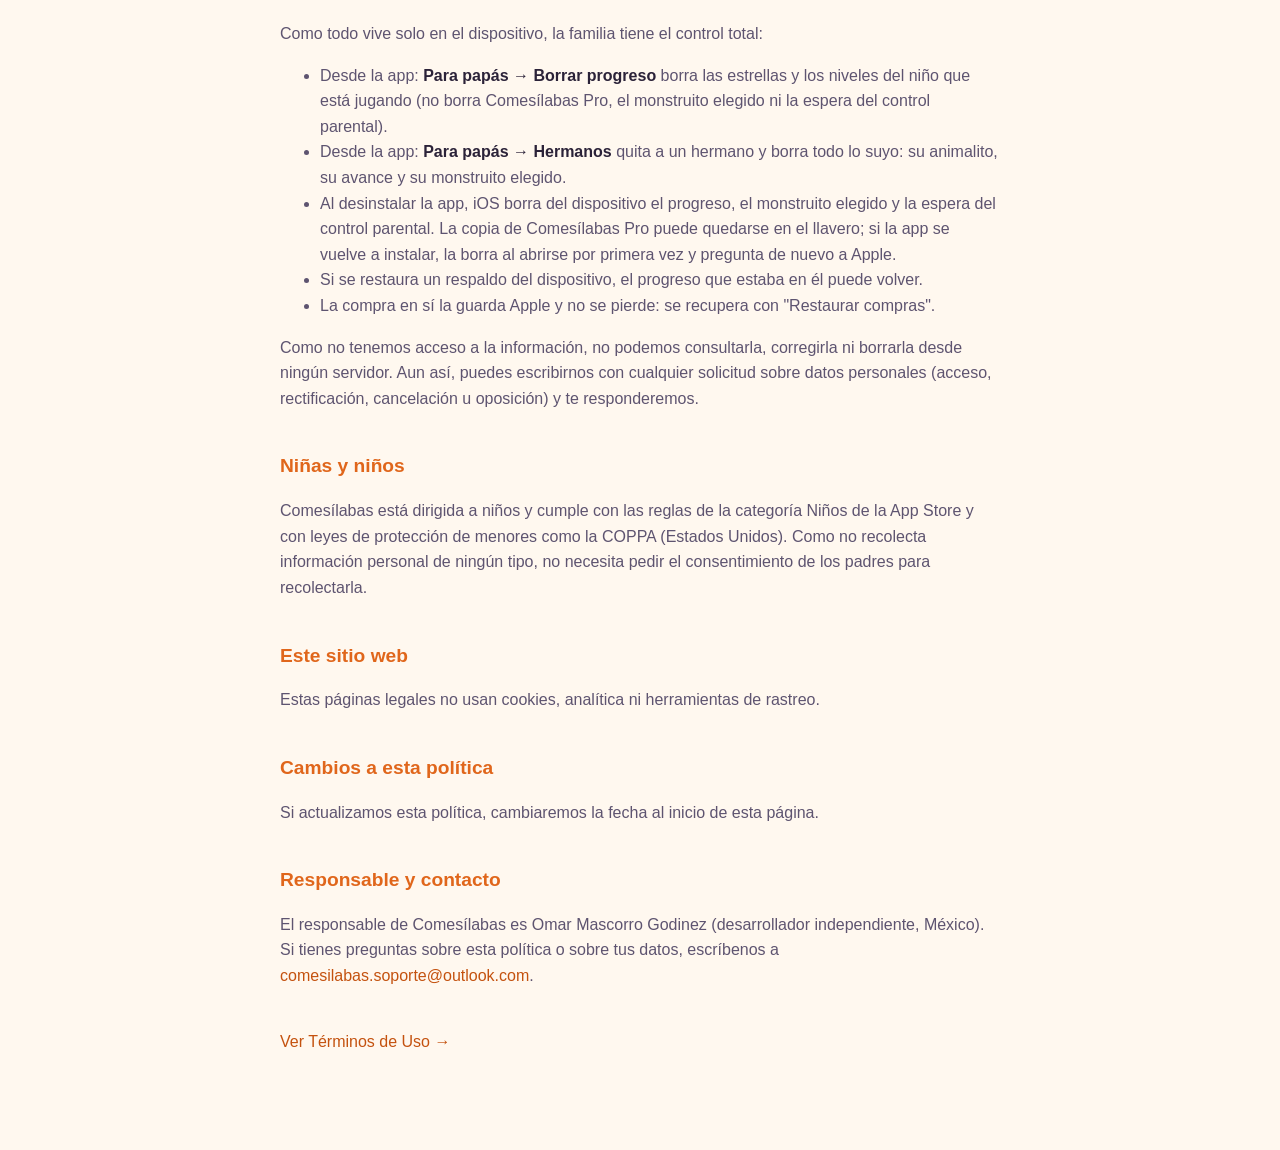
==== commit d8aae51c: "Fecha de actualización: 27 de noviembre de 2026 Co-Authored-By: Claude Opus 5.5 <noreply@anthropic.c" ====
--- a/privacidad.html
+++ b/privacidad.html
@@ -10,7 +10,7 @@
 <main>
   <a class="back" href="index.html">&larr; Volver</a>
   <h1>Política de Privacidad</h1>
-  <p class="updated">Última actualización: 25 de noviembre de 2026 · <a href="privacy.html">English version</a></p>
+  <p class="updated">Última actualización: 27 de noviembre de 2026 · <a href="privacy.html">English version</a></p>
 
   <p>Comesílabas: Aprende a Leer ("la app", "nosotros") es una app para que niñas y niños de 4 a 7 años aprendan a leer en español. Como la usan niños, la diseñamos para no recolectar nada. Esta política explica, en términos claros, qué información maneja la app y qué no.</p>
 
